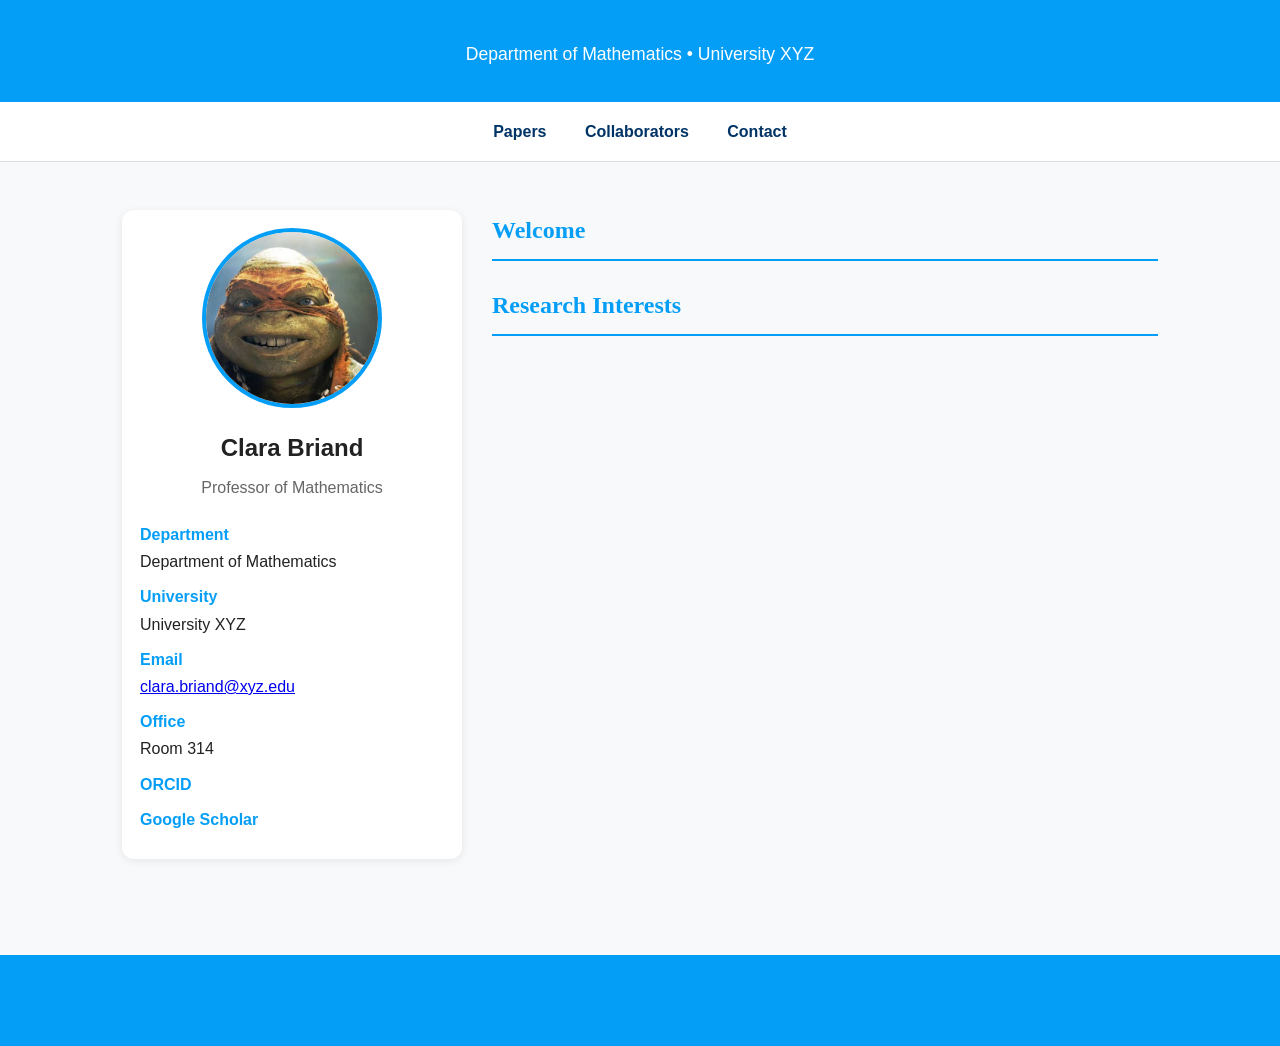
==== index.html @ 5e488d2d "Update index.html" ====
<!DOCTYPE html>
<html lang="en">
<head>
    <meta charset="UTF-8">
    <meta name="viewport" content="width=device-width, initial-scale=1.0">
    <title id="name"> </title>
    <link rel="stylesheet" href="css/style.css">
</head>

<body>

<header>
    <h1 id="name"></h1>
    <p id="subtitle"></p>
</header>

<nav>
    <ul>
        <li><a href="papers.html">Papers</a></li>
        <li><a href="collaborators.html">Collaborators</a></li>
        <li><a href="contact.html">Contact</a></li>
    </ul>
</nav>

<main>

<div class="home-layout">

    <aside class="sidebar">

        <img <img id="sidebarPhoto" alt="name">

        <h2 id="sidebarName"></h2>

        <h3 id="sidebarTitle"></h3>

        <ul class="profile-info">

            <li><strong>Department</strong><br>
            <span id="sidebarDepartment"></span></li>

            <li><strong>University</strong><br>
            <span id="sidebarUniversity"></span></li>

            <li><strong>Email</strong><br>
            <span id="sidebarEmail"></span></li>

            <li><strong>Office</strong><br>
            <span id="sidebarOffice"></span></li>

            <li><strong>ORCID</strong><br>
            <span id="orcid"></span></li>

            <li><strong>Google Scholar</strong><br>
            <span id="scholar"></span></li>
        </ul>

    </aside>

    <div class="content">

        <section>

            <h2>Welcome</h2>

            <p id="welcomeText"></p>

        </section>
        
        <section>
            <h2>Research Interests</h2>
            <div id="researchList" class="research-list"></div>
        </section>

</section>

    </div>

</div>

</main>
    
<footer>

    <p> <strong id="name"></strong></p>

    <p id="department"></p>

    <p id="university"></p>

    <br>

    <p id="email"></p>

</footer>
<script src="js/profile.js"></script>
</body>
</html>
---- css/style.css ----
:root {
  --main-color: #059ef7;   
}
/* ==========================
   TWO COLUMN LAYOUT
========================== */

.home-layout{
    display:grid;
    grid-template-columns:340px 1fr;
    gap:30px;
    align-items:start;
}

/* LEFT PROFILE CARD */

.sidebar{
    position:sticky;
    top:20px;

    background:white;

    border-radius:12px;

    box-shadow:0 2px 8px rgba(0,0,0,.08);

    padding:18px;
}

.sidebar img{
    width:180px;
    height:180px;

    object-fit:cover;

    border-radius:50%;

    display:block;

    margin:0 auto 20px auto;

    border:4px solid var(--main-color);
}

.sidebar h2{
    text-align:center;

    border:none;

    margin-bottom:5px;
}

.sidebar h3{

    text-align:center;

    font-size:1rem;

    color:#666;

    font-weight:normal;

    margin-bottom:20px;
}

.profile-info{

    list-style:none;
}

.profile-info li{

    margin:8px 0;

    word-break:break-word;
}

.profile-info strong{

    color: var(--main-color);
}

.content section:first-child{

    margin-top:0;
}

@media(max-width:900px){

.home-layout{

grid-template-columns:1fr;

}

.sidebar{

position:relative;

top:0;

}

}
/* ==========================
   GLOBAL STYLES
========================== */

* {
    margin: 0;
    padding: 0;
    box-sizing: border-box;
}

body {
    font-family: Arial, Helvetica, sans-serif;
    line-height: 1.7;
    color: #222;
    background-color: #f8f9fb;
}

/* ==========================
   HEADER
========================== */

header {
    background: var(--main-color);
    color: white;
    padding: 2rem 0;
    text-align: center;
}

header h1 {
    font-family: Georgia, serif;
    font-size: 2.5rem;
    margin-bottom: 0.5rem;
}

header p {
    font-size: 1.1rem;
}

/* ==========================
   NAVIGATION
========================== */

nav {
    background: #ffffff;
    border-bottom: 1px solid #ddd;
}

nav ul {
    list-style: none;
    display: flex;
    justify-content: center;
    flex-wrap: wrap;
}

nav li {
    margin: 0;
}

nav a {
    display: block;
    padding: 1rem 1.2rem;
    text-decoration: none;
    color: #003366;
    font-weight: bold;
    transition: 0.3s;
}

nav a:hover {
    background: var(--main-color);
    color: white;
}

/* ==========================
   MAIN CONTENT
========================== */

main {
    max-width: 1100px;
    margin: auto;
    padding: 3rem 2rem;
}

section {
    margin-bottom: 1.5rem;
}

section h2 {
    font-family: Georgia, serif;
    color: var(--main-color);
    margin-bottom: 1rem;
    border-bottom: 2px solid var(--main-color);
    padding-bottom: 0.5rem;
}

/* ==========================
   HERO SECTION
========================== */

.hero {
    text-align: center;
}

.hero img {
    width: 220px;
    height: 220px;
    object-fit: cover;
    border-radius: 50%;
    margin-bottom: 1rem;
    border: 5px solid var(--main-color);
}

.hero h2 {
    border: none;
    margin-bottom: 0.5rem;
}

.hero p {
    max-width: 700px;
    margin: auto;
}

/* ==========================
   RESEARCH INTERESTS
========================== */

.research-list {
    display: flex;
    flex-wrap: wrap;
    gap: 1rem;
}

.research-item {
    background: white;
    padding: 1rem;
    flex: 1;
    min-width: 250px;
    border-left: 5px solid var(--main-color);
    box-shadow: 0 2px 5px rgba(0,0,0,0.08);
}

/* ==========================
   PUBLICATIONS
========================== */

.publication {
    background: white;
    padding: 1rem;
    margin-bottom: 1rem;
    border-radius: 8px;
    box-shadow: 0 2px 5px rgba(0,0,0,0.08);
}

.publication-title {
    font-weight: bold;
    color: var(--main-color);
}

.publication-links a {
    text-decoration: none;
    margin-right: 1rem;
    color: #0066cc;
}

.publication-links a:hover {
    text-decoration: underline;
}

/* ==========================
   COLLABORATORS
========================== */

.collaborator-grid {
    display: grid;
    grid-template-columns: repeat(auto-fit, minmax(280px, 1fr));
    gap: 1rem;
}

.collaborator-card {
    background: white;
    padding: 1rem;
    border-radius: 10px;
    text-align: center;
    box-shadow: 0 3px 8px rgba(0,0,0,0.08);
}

.collaborator-card img {
    width: 120px;
    height: 120px;
    object-fit: cover;
    border-radius: 50%;
    margin-bottom: 1rem;
}

/* ==========================
   BUTTONS
========================== */

.button {
    display: inline-block;
    background: var(--main-color);
    color: white;
    padding: 0.8rem 1.4rem;
    border-radius: 5px;
    text-decoration: none;
    transition: 0.3s;
}

.button:hover {
    background: #0055aa;
}

/* ==========================
   FOOTER
========================== */

footer {
    background: var(--main-color);
    color: white;
    text-align: center;
    padding: 2rem;
    margin-top: 3rem;
}

/* ==========================
   RESPONSIVE DESIGN
========================== */

@media (max-width: 768px) {

    header h1 {
        font-size: 2rem;
    }

    nav ul {
        flex-direction: column;
    }

    nav a {
        text-align: center;
        border-bottom: 1px solid #eee;
    }

    main {
        padding: 2rem 1rem;
    }

    .hero img {
        width: 180px;
        height: 180px;
    }
}

/* ==========================
   INTRO SECTION
========================== */

.intro {
    display: flex;
    align-items: flex-start;
    gap: 40px;
    margin-bottom: 60px;
}

.intro-photo {
    flex: 0 0 240px;
}

.intro-photo img {
    width: 220px;
    border-radius: 50%;
    border: 5px solid var(--main-color);
}

.intro-content {
    flex: 1;
}

.intro-content h2 {
    border: none;
    margin-bottom: 10px;
}

.intro-content p {
    margin-bottom: 15px;
}

.button-group {
    display: flex;
    gap: 15px;
    flex-wrap: wrap;
}

/* Mobile */

@media (max-width: 768px) {

    .intro {
        flex-direction: column;
        text-align: center;
        align-items: center;
    }

    .intro-content {
        text-align: center;
    }

    .button-group {
        justify-content: center;
    }

}

/* ==========================
   PAPERS PAGE
========================== */

.year-heading{
    color:var(--main-color);
    font-family:Georgia, serif;
    margin:25px 0 15px 0;
    border-bottom:2px solid var(--main-color);
    padding-bottom:5px;
}

.paper-card{

    background:white;

    padding:18px;

    border-radius:10px;

    box-shadow:0 2px 6px rgba(0,0,0,.08);

    margin-bottom:18px;
}

.paper-title{

    font-size:1.15rem;

    font-weight:bold;

    color:var(--main-color);

    margin-bottom:8px;
}

.paper-authors{

    color:#555;

    margin-bottom:5px;
}

.paper-journal{

    font-style:italic;

    margin-bottom:10px;
}

.paper-links{

    display:flex;

    flex-wrap:wrap;

    gap:10px;
}

.paper-links a{

    text-decoration:none;

    color:#0055AA;

    font-weight:bold;
}

.paper-links a:hover{

    text-decoration:underline;
}

/* ==========================
   PAPERS FILTER
========================== */

.paper-controls{
    display:flex;
    flex-wrap:wrap;
    gap:15px;
    align-items:center;
    margin-bottom:25px;
}

.paper-search{
    flex:1;
    min-width:250px;
}

.paper-search input{
    width:100%;
    padding:10px 15px;
    border:1px solid #ccc;
    border-radius:8px;
    font-size:1rem;
}

.year-filters{
    display:flex;
    gap:8px;
    flex-wrap:wrap;
}

.filter-btn{

    padding:8px 15px;

    border:none;

    border-radius:20px;

    cursor:pointer;

    background:#e5e5e5;

    transition:.2s;
}

.filter-btn:hover{

    background:var(--main-color);

    color:white;
}

.filter-btn.active{

    background:var(--main-color);

    color:white;
}

.paper-count{

    margin:20px 0;

    color:#666;
}

/* ==========================
   STATISTICS
========================== */

.stats-grid{

    display:grid;

    grid-template-columns:repeat(auto-fit,minmax(140px,1fr));

    gap:15px;

    margin:20px 0 30px;
}

.stat-card{

    background:white;

    padding:15px;

    border-radius:10px;

    text-align:center;

    box-shadow:0 2px 6px rgba(0,0,0,.08);
}

.stat-number{

    font-size:2rem;

    color:var(--main-color);

    font-weight:bold;
}

.stat-label{

    color:#666;

    margin-top:5px;
}

/* ==========================
   CONTACT PAGE
========================== */

.contact-grid{

    display:grid;

    grid-template-columns:1fr 1fr;

    gap:25px;

    margin:30px 0;

}

.contact-card{

    background:white;

    padding:25px;

    border-radius:10px;

    box-shadow:0 2px 8px rgba(0,0,0,.08);

}

.contact-card h3{

    margin-top:0;

}

.profile-links{

    list-style:none;

    padding:0;

}

.profile-links li{

    margin:12px 0;

}

.profile-links a{

    text-decoration:none;

    color:#0055AA;

    font-weight:bold;

}

.profile-links a:hover{

    text-decoration:underline;

}

.map-placeholder{

    background:white;

    height:300px;

    border-radius:10px;

    display:flex;

    justify-content:center;

    align-items:center;

    box-shadow:0 2px 8px rgba(0,0,0,.08);

    color:#666;

    margin-top:20px;

}

@media(max-width:800px){

.contact-grid{

grid-template-columns:1fr;

}

}
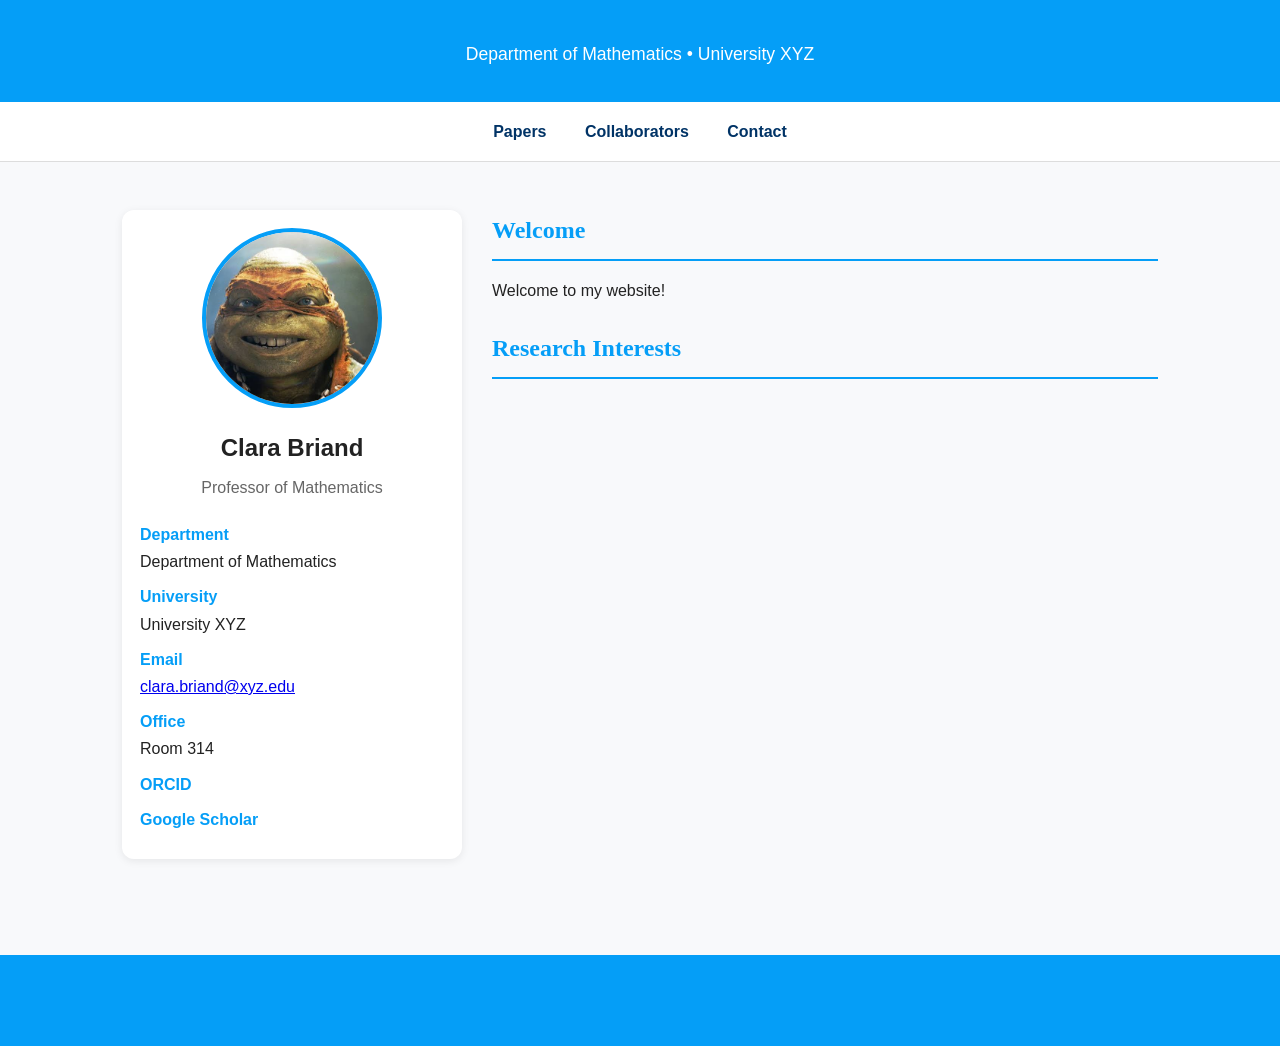
==== commit eb15b664: "Update welcome text in index.html" ====
--- a/index.html
+++ b/index.html
@@ -63,7 +63,7 @@
 
             <h2>Welcome</h2>
 
-            <p id="welcomeText"></p>
+            <p>Welcome to my website!</p>
 
         </section>
         
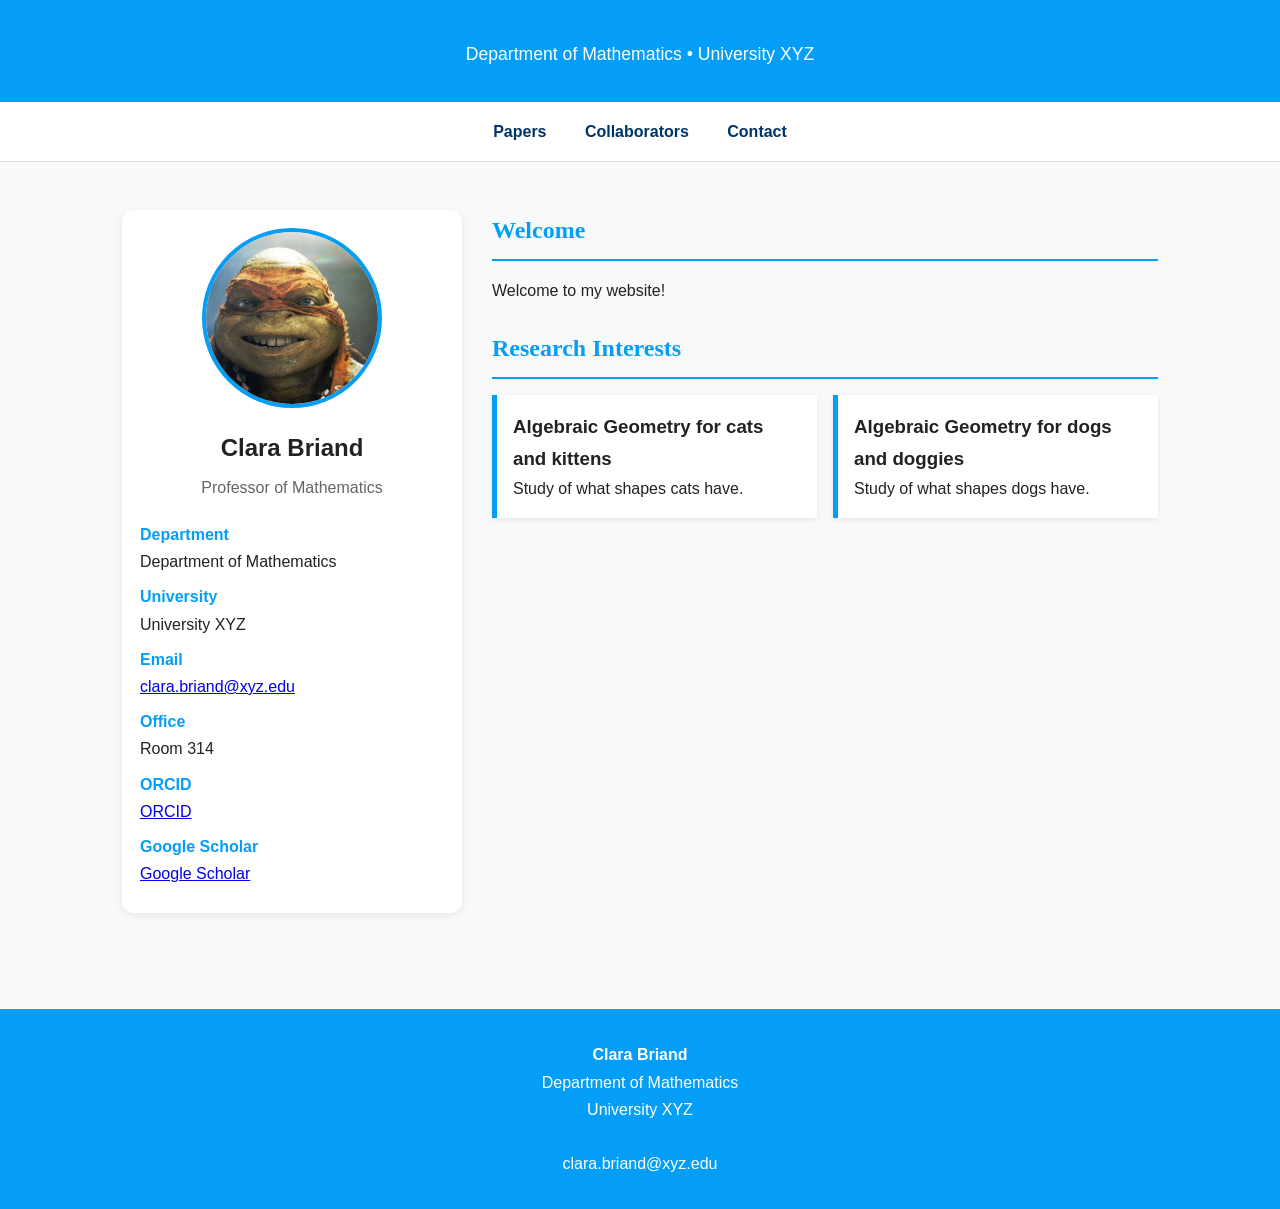
==== commit c12683d8: "Update index.html" ====
--- a/index.html
+++ b/index.html
@@ -28,7 +28,7 @@
 
     <aside class="sidebar">
 
-        <img <img id="sidebarPhoto" alt="name">
+        <img id="sidebarPhoto" alt="name">
 
         <h2 id="sidebarName"></h2>
 
@@ -71,9 +71,6 @@
             <h2>Research Interests</h2>
             <div id="researchList" class="research-list"></div>
         </section>
-
-</section>
-
     </div>
 
 </div>
@@ -82,7 +79,7 @@
     
 <footer>
 
-    <p> <strong id="name"></strong></p>
+    <p> <strong id="footerName"></strong></p>
 
     <p id="department"></p>
 
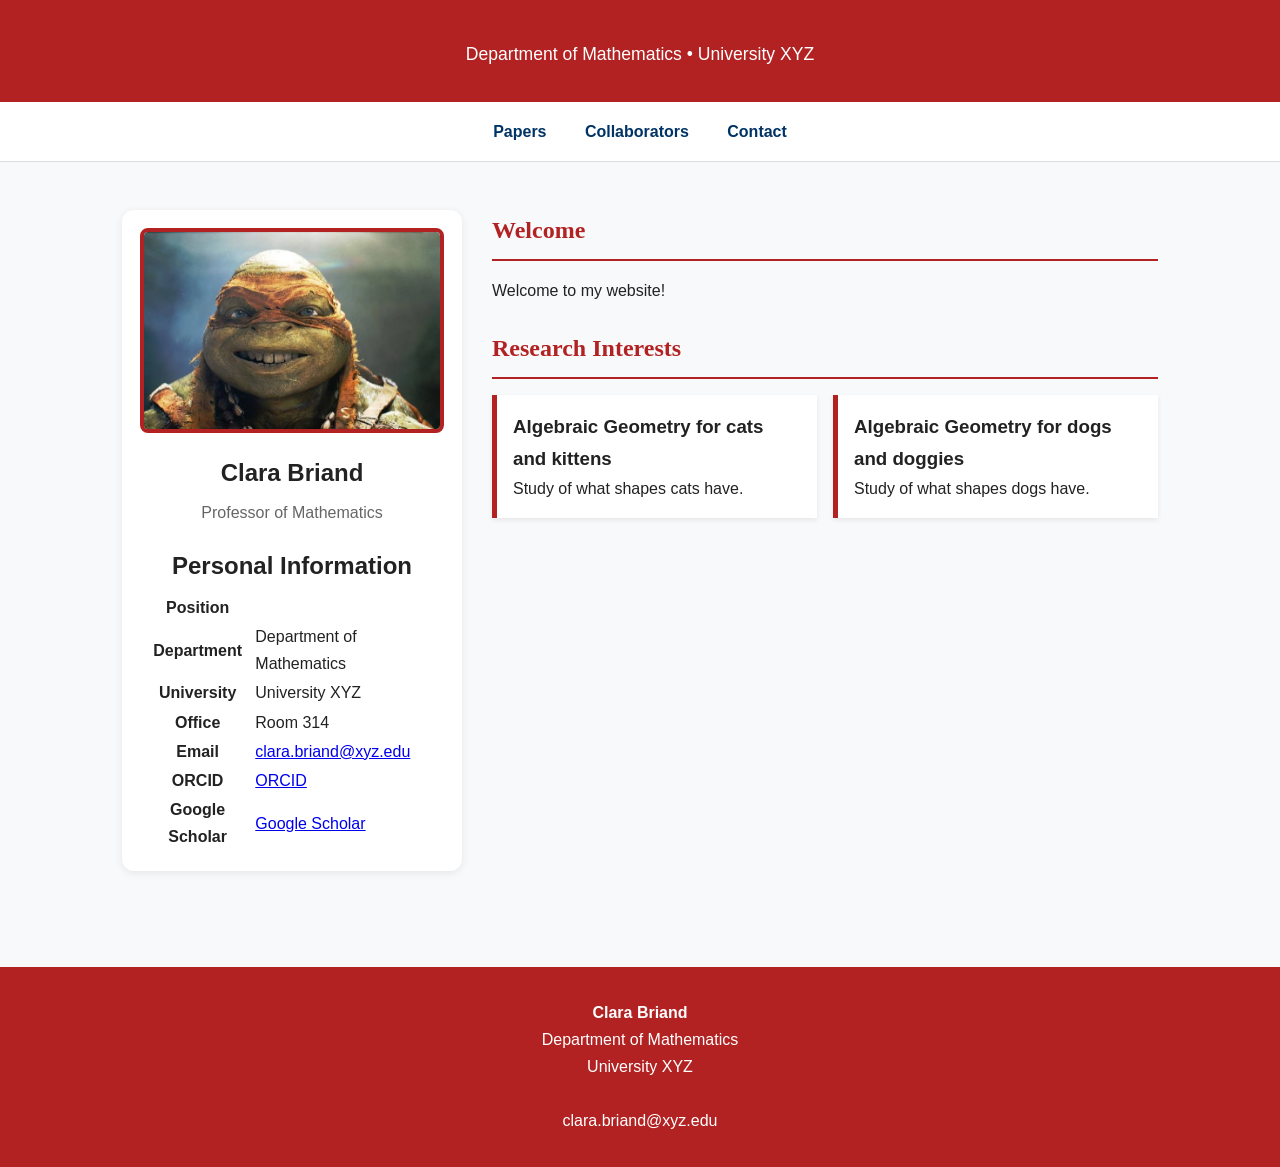
==== commit 32526ca5: "Update index.html" ====
--- a/index.html
+++ b/index.html
@@ -33,28 +33,50 @@
         <h2 id="sidebarName"></h2>
 
         <h3 id="sidebarTitle"></h3>
+<div class="info-box">
 
-        <ul class="profile-info">
+    <h2>Personal Information</h2>
 
-            <li><strong>Department</strong><br>
-            <span id="sidebarDepartment"></span></li>
+    <table class="info-table">
 
-            <li><strong>University</strong><br>
-            <span id="sidebarUniversity"></span></li>
+        <tr>
+            <th>Position</th>
+            <td id="sidebarTitle"></td>
+        </tr>
 
-            <li><strong>Email</strong><br>
-            <span id="sidebarEmail"></span></li>
+        <tr>
+            <th>Department</th>
+            <td id="sidebarDepartment"></td>
+        </tr>
 
-            <li><strong>Office</strong><br>
-            <span id="sidebarOffice"></span></li>
+        <tr>
+            <th>University</th>
+            <td id="sidebarUniversity"></td>
+        </tr>
 
-            <li><strong>ORCID</strong><br>
-            <span id="orcid"></span></li>
+        <tr>
+            <th>Office</th>
+            <td id="sidebarOffice"></td>
+        </tr>
 
-            <li><strong>Google Scholar</strong><br>
-            <span id="scholar"></span></li>
-        </ul>
+        <tr>
+            <th>Email</th>
+            <td id="sidebarEmail"></td>
+        </tr>
 
+        <tr>
+            <th>ORCID</th>
+            <td id="orcid"></td>
+        </tr>
+
+        <tr>
+            <th>Google Scholar</th>
+            <td id="scholar"></td>
+        </tr>
+
+    </table>
+
+</div>
     </aside>
 
     <div class="content">
--- a/css/style.css
+++ b/css/style.css
@@ -1,5 +1,5 @@
 :root {
-  --main-color: #059ef7;   
+  --main-color: #B22222;   
 }
 /* ==========================
    TWO COLUMN LAYOUT
@@ -28,12 +28,12 @@
 }
 
 .sidebar img{
-    width:180px;
-    height:180px;
-
-    object-fit:cover;
-
-    border-radius:50%;
+    width: 100%;
+    height: auto;
+
+    object-fit: contain;
+
+    border-radius:8px;
 
     display:block;
 
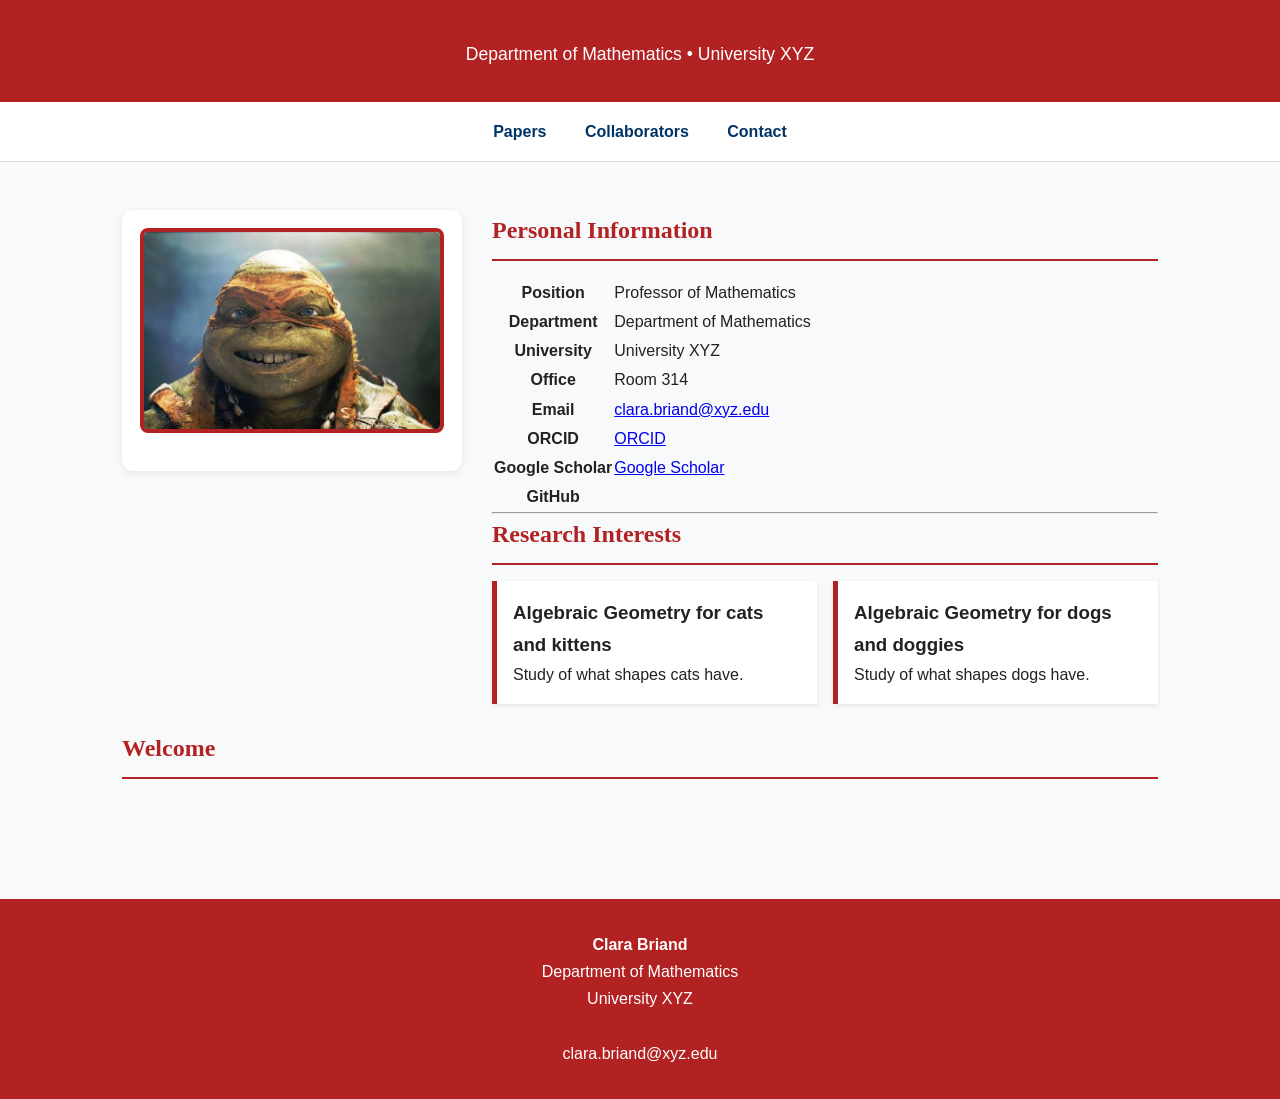
==== commit 379443c6: "Update index.html" ====
--- a/index.html
+++ b/index.html
@@ -1,107 +1,148 @@
 <!DOCTYPE html>
 <html lang="en">
+
 <head>
+
     <meta charset="UTF-8">
     <meta name="viewport" content="width=device-width, initial-scale=1.0">
-    <title id="name"> </title>
+
+    <title id="name">Home</title>
+
     <link rel="stylesheet" href="css/style.css">
+
 </head>
 
 <body>
 
 <header>
+
     <h1 id="name"></h1>
+
     <p id="subtitle"></p>
+
 </header>
 
 <nav>
+
     <ul>
+
         <li><a href="papers.html">Papers</a></li>
         <li><a href="collaborators.html">Collaborators</a></li>
         <li><a href="contact.html">Contact</a></li>
+
     </ul>
+
 </nav>
 
 <main>
 
-<div class="home-layout">
+    <!-- ========================= -->
+    <!-- Top Profile Panel -->
+    <!-- ========================= -->
 
-    <aside class="sidebar">
+    <section class="profile-panel">
 
-        <img id="sidebarPhoto" alt="name">
+        <div class="home-layout">
 
-        <h2 id="sidebarName"></h2>
+            <!-- Left : Photo -->
 
-        <h3 id="sidebarTitle"></h3>
-<div class="info-box">
+            <aside class="sidebar">
 
-    <h2>Personal Information</h2>
+                <img id="sidebarPhoto" alt="Profile photo">
 
-    <table class="info-table">
+            </aside>
 
-        <tr>
-            <th>Position</th>
-            <td id="sidebarTitle"></td>
-        </tr>
+            <!-- Right : Information -->
 
-        <tr>
-            <th>Department</th>
-            <td id="sidebarDepartment"></td>
-        </tr>
+            <div class="content">
 
-        <tr>
-            <th>University</th>
-            <td id="sidebarUniversity"></td>
-        </tr>
+                <div class="info-box">
 
-        <tr>
-            <th>Office</th>
-            <td id="sidebarOffice"></td>
-        </tr>
+                    <h2>Personal Information</h2>
 
-        <tr>
-            <th>Email</th>
-            <td id="sidebarEmail"></td>
-        </tr>
+                    <table class="info-table">
 
-        <tr>
-            <th>ORCID</th>
-            <td id="orcid"></td>
-        </tr>
+                        <tr>
+                            <th>Position</th>
+                            <td id="sidebarTitle"></td>
+                        </tr>
 
-        <tr>
-            <th>Google Scholar</th>
-            <td id="scholar"></td>
-        </tr>
+                        <tr>
+                            <th>Department</th>
+                            <td id="sidebarDepartment"></td>
+                        </tr>
 
-    </table>
+                        <tr>
+                            <th>University</th>
+                            <td id="sidebarUniversity"></td>
+                        </tr>
 
-</div>
-    </aside>
+                        <tr>
+                            <th>Office</th>
+                            <td id="sidebarOffice"></td>
+                        </tr>
 
-    <div class="content">
+                        <tr>
+                            <th>Email</th>
+                            <td id="sidebarEmail"></td>
+                        </tr>
 
-        <section>
+                        <tr>
+                            <th>ORCID</th>
+                            <td id="orcid"></td>
+                        </tr>
 
-            <h2>Welcome</h2>
+                        <tr>
+                            <th>Google Scholar</th>
+                            <td id="scholar"></td>
+                        </tr>
 
-            <p>Welcome to my website!</p>
+                        <tr>
+                            <th>GitHub</th>
+                            <td id="github"></td>
+                        </tr>
 
-        </section>
-        
-        <section>
-            <h2>Research Interests</h2>
-            <div id="researchList" class="research-list"></div>
-        </section>
-    </div>
+                    </table>
 
-</div>
+                    <hr>
+
+                    <h2>Research Interests</h2>
+
+                    <div
+                        id="researchList"
+                        class="research-list">
+
+                    </div>
+
+                </div>
+
+            </div>
+
+        </div>
+
+    </section>
+
+    <!-- ========================= -->
+    <!-- Welcome -->
+    <!-- ========================= -->
+
+    <section class="welcome-section">
+
+        <h2>Welcome</h2>
+
+        <p id="welcomeText"></p>
+
+    </section>
 
 </main>
-    
+
 <footer>
 
-    <p> <strong id="footerName"></strong></p>
+    <p>
+
+        <strong id="footerName"></strong>
+
+    </p>
 
     <p id="department"></p>
 
@@ -112,6 +153,9 @@
     <p id="email"></p>
 
 </footer>
+
 <script src="js/profile.js"></script>
+
 </body>
+
 </html>
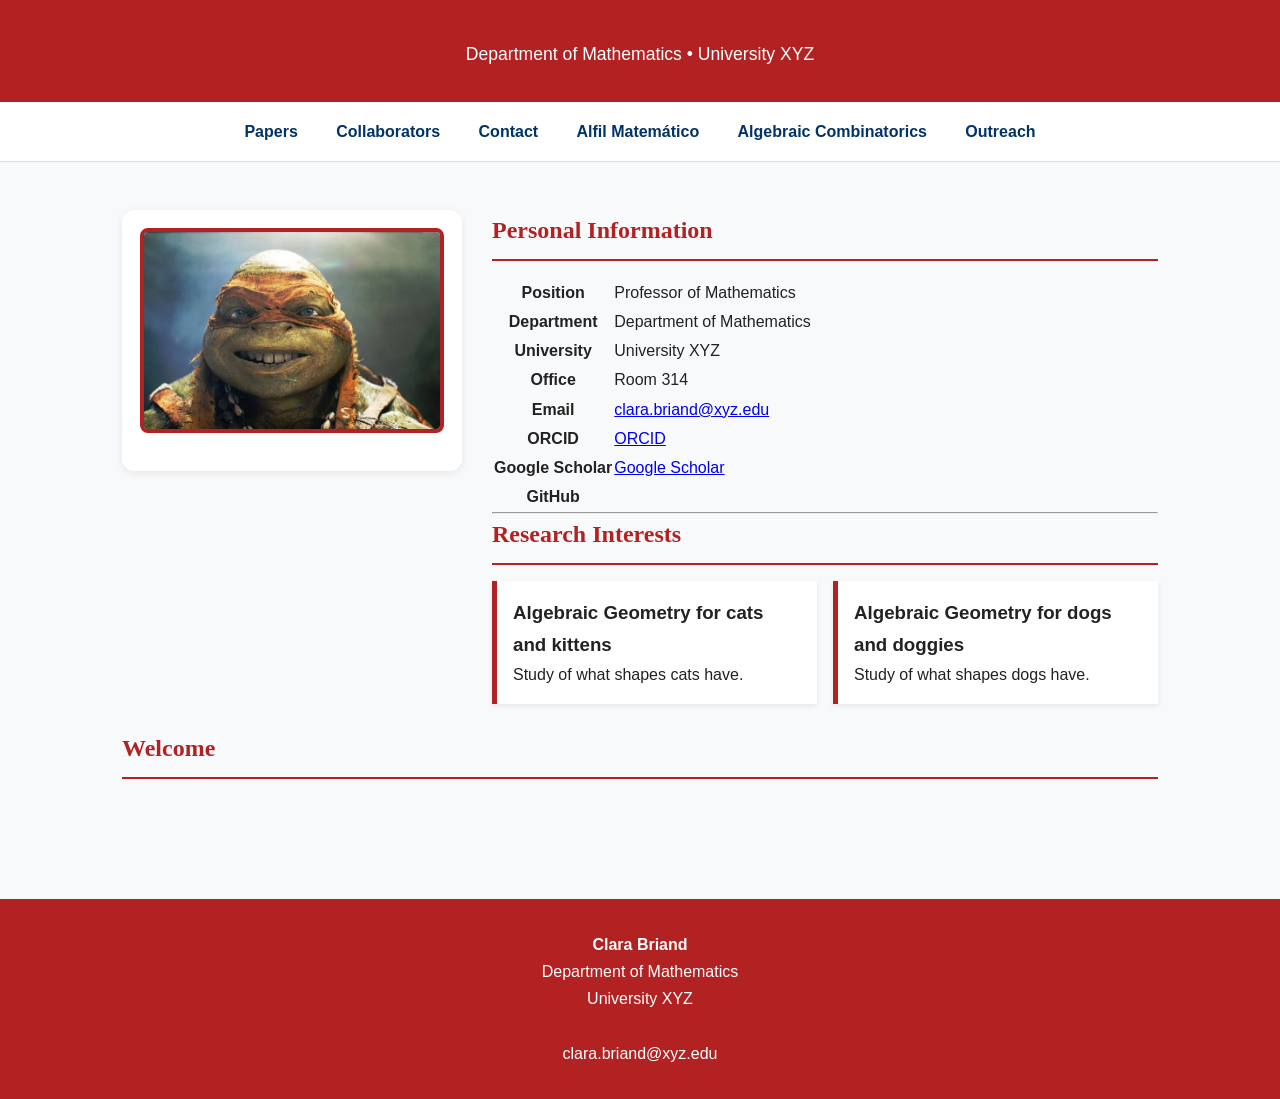
==== commit e3c95e4b: "Update index.html" ====
--- a/index.html
+++ b/index.html
@@ -29,6 +29,9 @@
         <li><a href="papers.html">Papers</a></li>
         <li><a href="collaborators.html">Collaborators</a></li>
         <li><a href="contact.html">Contact</a></li>
+        <li><a href="https://personal.us.es/mrosas/elalfilmatematico/">Alfil Matemático</a></li>
+        <li><a href="algebraic_combinatorics.html">Algebraic Combinatorics</a></li>
+        <li><a href="outreach.html">Outreach</a></li>
 
     </ul>
 
